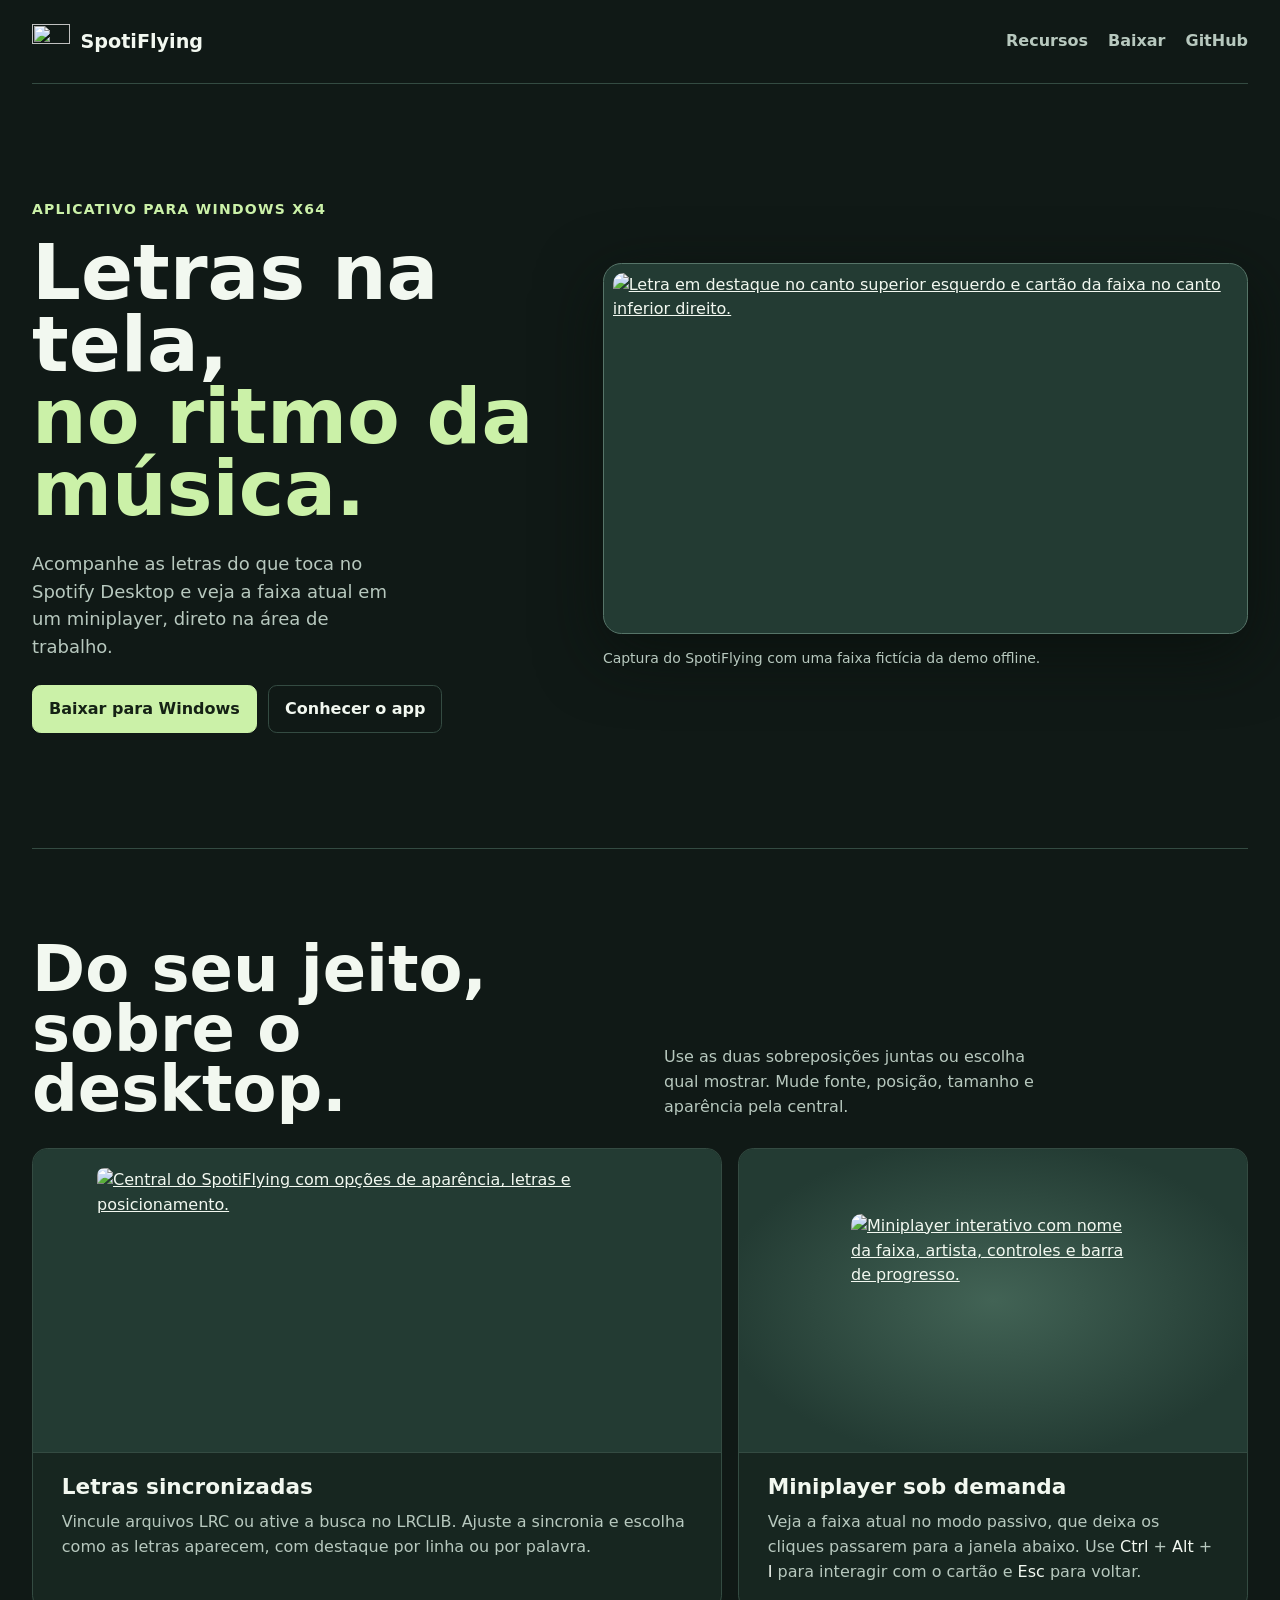
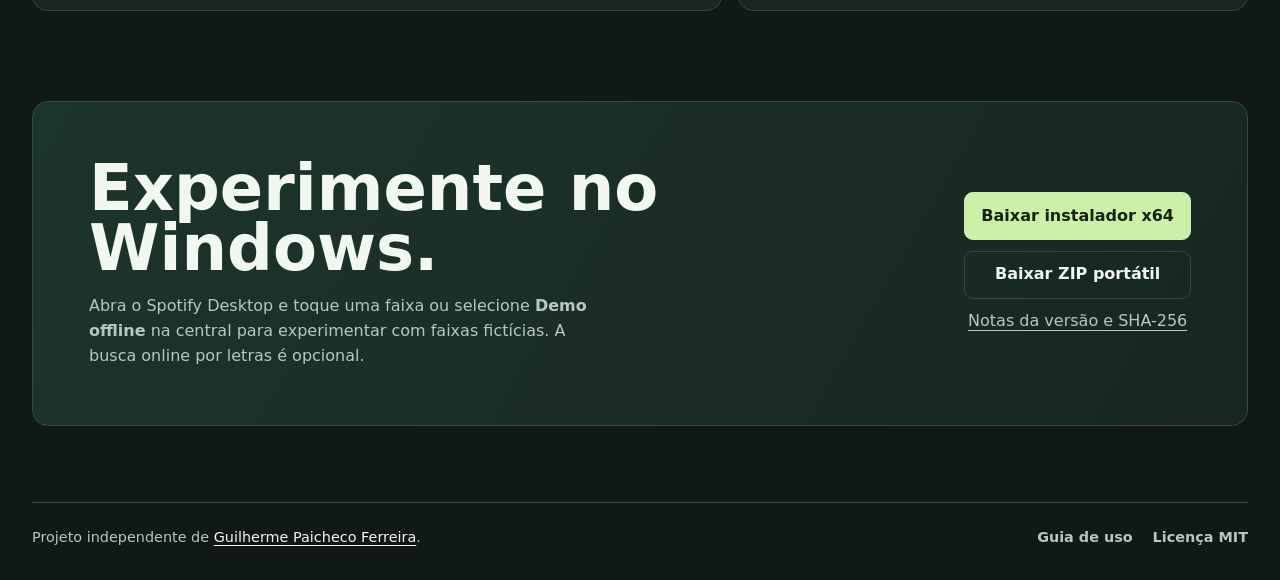
==== docs/site/index.html @ b1fe35fe "Publish the SpotiFlying website and refreshed branding" ====
<!doctype html>
<html lang="pt-BR">
<head>
  <meta charset="utf-8">
  <meta name="viewport" content="width=device-width, initial-scale=1">
  <meta name="description" content="SpotiFlying exibe letras sincronizadas e um miniplayer sobre o desktop do Windows. Experimente a demo offline ou use com o Spotify Desktop.">
  <meta name="theme-color" content="#101916">
  <meta property="og:type" content="website">
  <meta property="og:title" content="SpotiFlying — Letras na tela, no ritmo da música">
  <meta property="og:description" content="Letras sincronizadas e um miniplayer personalizável para Windows.">
  <meta property="og:url" content="https://guipaicheco.github.io/SpotiFlying/">
  <meta property="og:image" content="https://guipaicheco.github.io/SpotiFlying/screenshots/stories.png">
  <meta property="og:image:alt" content="Letras em destaque e cartão da faixa sobre a área de trabalho.">
  <link rel="canonical" href="https://guipaicheco.github.io/SpotiFlying/">
  <link rel="icon" type="image/svg+xml" href="assets/spotiflying.svg">
  <link rel="stylesheet" href="site.css">
  <title>SpotiFlying — Letras na tela, no ritmo da música</title>
</head>
<body>
  <a class="skip" href="#conteudo">Ir para o conteúdo</a>
  <header class="shell topbar">
    <a class="brand" href="./">
      <img src="assets/spotiflying.svg" width="38" height="38" alt="">
      SpotiFlying
    </a>
    <nav aria-label="Principal">
      <a href="#recursos">Recursos</a>
      <a href="#baixar">Baixar</a>
      <a href="https://github.com/GuiPaicheco/SpotiFlying">GitHub</a>
    </nav>
  </header>

  <main id="conteudo">
    <section class="shell hero" aria-labelledby="titulo">
      <div class="intro">
        <p class="eyebrow">Aplicativo para Windows x64</p>
        <h1 id="titulo">Letras na tela, <em>no ritmo da música.</em></h1>
        <p class="lede">Acompanhe as letras do que toca no Spotify Desktop e veja a faixa atual em um miniplayer, direto na área de trabalho.</p>
        <div class="actions">
          <a class="button primary" href="#baixar">Baixar para Windows</a>
          <a class="button secondary" href="#recursos">Conhecer o app</a>
        </div>
      </div>
      <figure class="hero-figure">
        <a class="screen" href="screenshots/stories.png" aria-label="Ampliar captura da demonstração">
          <img src="screenshots/stories.png" width="1920" height="1080"
               alt="Letra em destaque no canto superior esquerdo e cartão da faixa no canto inferior direito.">
        </a>
        <figcaption>Captura do SpotiFlying com uma faixa fictícia da demo offline.</figcaption>
      </figure>
    </section>

    <section class="shell features" id="recursos" aria-labelledby="recursos-titulo">
      <div class="section-heading">
        <h2 id="recursos-titulo">Do seu jeito, sobre o desktop.</h2>
        <p>Use as duas sobreposições juntas ou escolha qual mostrar. Mude fonte, posição, tamanho e aparência pela central.</p>
      </div>
      <div class="feature-grid">
        <article class="feature">
          <a class="feature-media settings-media" href="screenshots/central.png" aria-label="Ampliar captura da central de ajustes">
            <img src="screenshots/central.png" width="1050" height="710" loading="lazy" decoding="async"
                 alt="Central do SpotiFlying com opções de aparência, letras e posicionamento.">
          </a>
          <div class="feature-copy">
            <h3>Letras sincronizadas</h3>
            <p>Vincule arquivos LRC ou ative a busca no LRCLIB. Ajuste a sincronia e escolha como as letras aparecem, com destaque por linha ou por palavra.</p>
          </div>
        </article>
        <article class="feature">
          <a class="feature-media player-media" href="screenshots/miniplayer.png" aria-label="Ampliar captura do miniplayer">
            <img src="screenshots/miniplayer.png" width="284" height="174" loading="lazy" decoding="async"
                 alt="Miniplayer interativo com nome da faixa, artista, controles e barra de progresso.">
          </a>
          <div class="feature-copy">
            <h3>Miniplayer sob demanda</h3>
            <p>Veja a faixa atual no modo passivo, que deixa os cliques passarem para a janela abaixo. Use <kbd>Ctrl</kbd> + <kbd>Alt</kbd> + <kbd>I</kbd> para interagir com o cartão e <kbd>Esc</kbd> para voltar.</p>
          </div>
        </article>
      </div>
    </section>

    <section class="shell download" id="baixar" aria-labelledby="baixar-titulo">
      <div class="download-panel">
        <div>
          <h2 id="baixar-titulo">Experimente no Windows.</h2>
          <p>Abra o Spotify Desktop e toque uma faixa ou selecione <strong>Demo offline</strong> na central para experimentar com faixas fictícias. A busca online por letras é opcional.</p>
        </div>
        <div class="download-options">
          <a class="button primary" href="https://github.com/GuiPaicheco/SpotiFlying/releases/latest/download/SpotiFlying-Setup-x64.exe">Baixar instalador x64</a>
          <a class="button secondary" href="https://github.com/GuiPaicheco/SpotiFlying/releases/latest/download/SpotiFlying-Portable-x64.zip">Baixar ZIP portátil</a>
          <a class="text-link" href="https://github.com/GuiPaicheco/SpotiFlying/releases/latest">Notas da versão e SHA-256</a>
        </div>
      </div>
    </section>
  </main>

  <footer class="shell footer">
    <p>Projeto independente de <a href="https://github.com/GuiPaicheco">Guilherme Paicheco Ferreira</a>.</p>
    <nav aria-label="Documentação">
      <a href="https://github.com/GuiPaicheco/SpotiFlying/blob/main/docs/USER_GUIDE.md">Guia de uso</a>
      <a href="https://github.com/GuiPaicheco/SpotiFlying/blob/main/LICENSE">Licença MIT</a>
    </nav>
  </footer>
</body>
</html>
---- docs/site/site.css ----
@font-face {
  font-family: "Barlow Condensed";
  src: url("assets/BarlowCondensed-Black.ttf") format("truetype");
  font-weight: 900;
  font-display: swap;
}

:root {
  color-scheme: dark;
  --surface: #101916;
  --panel: #172620;
  --line: #344b42;
  --text: #f2f8f0;
  --muted: #b7c8be;
  --accent: #cbf1a8;
  font-family: system-ui, sans-serif;
  background: var(--surface);
  color: var(--text);
  line-height: 1.55;
  scroll-padding-top: 1.5rem;
}

*, *::before, *::after { box-sizing: border-box; }
body { margin: 0; }
img { display: block; max-width: 100%; height: auto; }
a { color: inherit; }
h1, h2, h3, p, figure { margin: 0; }
a:focus-visible { outline: 3px solid var(--accent); outline-offset: 5px; }

.shell { width: min(76rem, calc(100% - 3rem)); margin-inline: auto; }
.skip {
  position: fixed;
  inset: 0 auto auto 1rem;
  padding: .6rem 1rem;
  transform: translateY(-140%);
  color: var(--surface);
  background: var(--accent);
  z-index: 1;
}
.skip:focus { transform: none; }

.topbar, .footer, .brand, nav, .actions {
  display: flex;
  align-items: center;
  gap: 1.25rem;
}
.topbar, .footer {
  justify-content: space-between;
  flex-wrap: wrap;
}
.topbar {
  min-height: 5.25rem;
  padding-block: .8rem;
  border-bottom: 1px solid var(--line);
}
.brand {
  gap: .65rem;
  font-size: 1.2rem;
  font-weight: 750;
  text-decoration: none;
}
nav { flex-wrap: wrap; }
nav a {
  color: var(--muted);
  font-weight: 550;
  text-underline-offset: .25em;
  text-decoration-color: transparent;
}
nav a:hover { color: var(--text); text-decoration-color: currentColor; }

.hero {
  display: grid;
  grid-template-columns: minmax(0, .88fr) minmax(0, 1.12fr);
  align-items: center;
  gap: clamp(2rem, 5vw, 5rem);
  padding-block: clamp(3.2rem, 9vw, 8rem);
}
.eyebrow {
  color: var(--accent);
  font-size: .875rem;
  font-weight: 750;
  letter-spacing: .09em;
  text-transform: uppercase;
  margin-bottom: 1rem;
}
h1, h2 {
  font-family: "Barlow Condensed", "Arial Narrow", system-ui, sans-serif;
  font-weight: 900;
  line-height: .94;
}
h1 { font-size: clamp(4rem, 6vw, 5.5rem); }
h1 em { display: block; color: var(--accent); font-style: normal; }
h2 { font-size: clamp(2.8rem, 5vw, 4.5rem); }
h3 { font-size: 1.35rem; line-height: 1.2; }
.lede {
  max-width: 33ch;
  margin-block: 1.5rem;
  color: var(--muted);
  font-size: 1.125rem;
}
.actions { flex-wrap: wrap; gap: .7rem; }
.button {
  min-height: 3rem;
  display: inline-flex;
  align-items: center;
  justify-content: center;
  padding: .65rem 1rem;
  border: 1px solid var(--line);
  border-radius: .55rem;
  font-weight: 750;
  text-align: center;
  text-decoration: none;
}
.primary { background: var(--accent); color: #152215; border-color: var(--accent); }
.primary:hover { background: #e4ffc9; }
.secondary:hover { background: #293e34; border-color: #759482; }

.screen, .feature-media {
  display: block;
  overflow: hidden;
  background: #233b33;
}
.screen {
  padding: .55rem;
  border: 1px solid #567468;
  border-radius: 1.15rem;
  box-shadow: 0 1.25rem 4rem #080f0bb3;
}
.screen img { width: 100%; border-radius: .65rem; }
.screen:hover, .feature-media:hover { filter: brightness(1.08); }
figcaption { margin-top: .85rem; color: var(--muted); font-size: .875rem; }

.features { border-top: 1px solid var(--line); padding-block: clamp(2.8rem, 7vw, 6rem); }
.section-heading {
  display: grid;
  grid-template-columns: 1fr 1fr;
  gap: 1rem 3rem;
  align-items: end;
  margin-bottom: 1.8rem;
}
.section-heading p, .feature-copy p, .download-panel p, .footer { color: var(--muted); }
.section-heading p { max-width: 39ch; }
.feature-grid { display: grid; grid-template-columns: 1.15fr .85fr; gap: 1rem; }
.feature {
  overflow: hidden;
  border: 1px solid var(--line);
  border-radius: .95rem;
  background: var(--panel);
}
.feature-media {
  display: grid;
  place-items: center;
  height: clamp(14rem, 25vw, 19rem);
  border-bottom: 1px solid var(--line);
}
.feature-media:focus-visible { outline-offset: -5px; }
.settings-media { padding: 1.2rem 1.2rem 0; }
.settings-media img { align-self: start; width: min(100%, 35rem); border-radius: .45rem; }
.player-media { padding: 1.25rem; background: radial-gradient(ellipse at center, #426355, #233b33 76%); }
.player-media img { width: min(100%, 17.75rem); border-radius: .65rem; }
.feature-copy { padding: 1.3rem clamp(1rem, 3vw, 1.8rem) 1.6rem; }
.feature-copy p { margin-top: .65rem; }
kbd { font: inherit; color: var(--text); white-space: nowrap; }

.download { padding-bottom: clamp(2.5rem, 6vw, 5rem); }
.download-panel {
  display: grid;
  grid-template-columns: 1fr max-content;
  align-items: center;
  gap: 1.5rem 3rem;
  padding: clamp(1.4rem, 5vw, 3.5rem);
  background: linear-gradient(120deg, #1c352c, var(--panel));
  border: 1px solid var(--line);
  border-radius: 1rem;
}
.download-panel p { max-width: 51ch; margin-top: 1rem; }
.download-options { display: grid; gap: .65rem; }
.text-link { text-align: center; text-underline-offset: .25em; color: var(--muted); }
.text-link:hover { color: var(--text); }
.footer { padding-block: 1.4rem 2rem; border-top: 1px solid var(--line); font-size: .9rem; }
.footer p a { color: var(--text); text-underline-offset: .2em; }

@media (max-width: 54rem) {
  .hero { grid-template-columns: 1fr; }
  .hero-figure { max-width: 42rem; }
}

@media (max-width: 39rem) {
  .shell { width: calc(100% - 2rem); }
  .topbar { gap: .65rem; }
  .topbar nav { gap: .9rem; font-size: .9rem; }
  .section-heading, .feature-grid, .download-panel { grid-template-columns: 1fr; }
  .download-options { justify-items: stretch; }
}

@media (max-width: 23rem) {
  h1 { font-size: 3.5rem; }
}
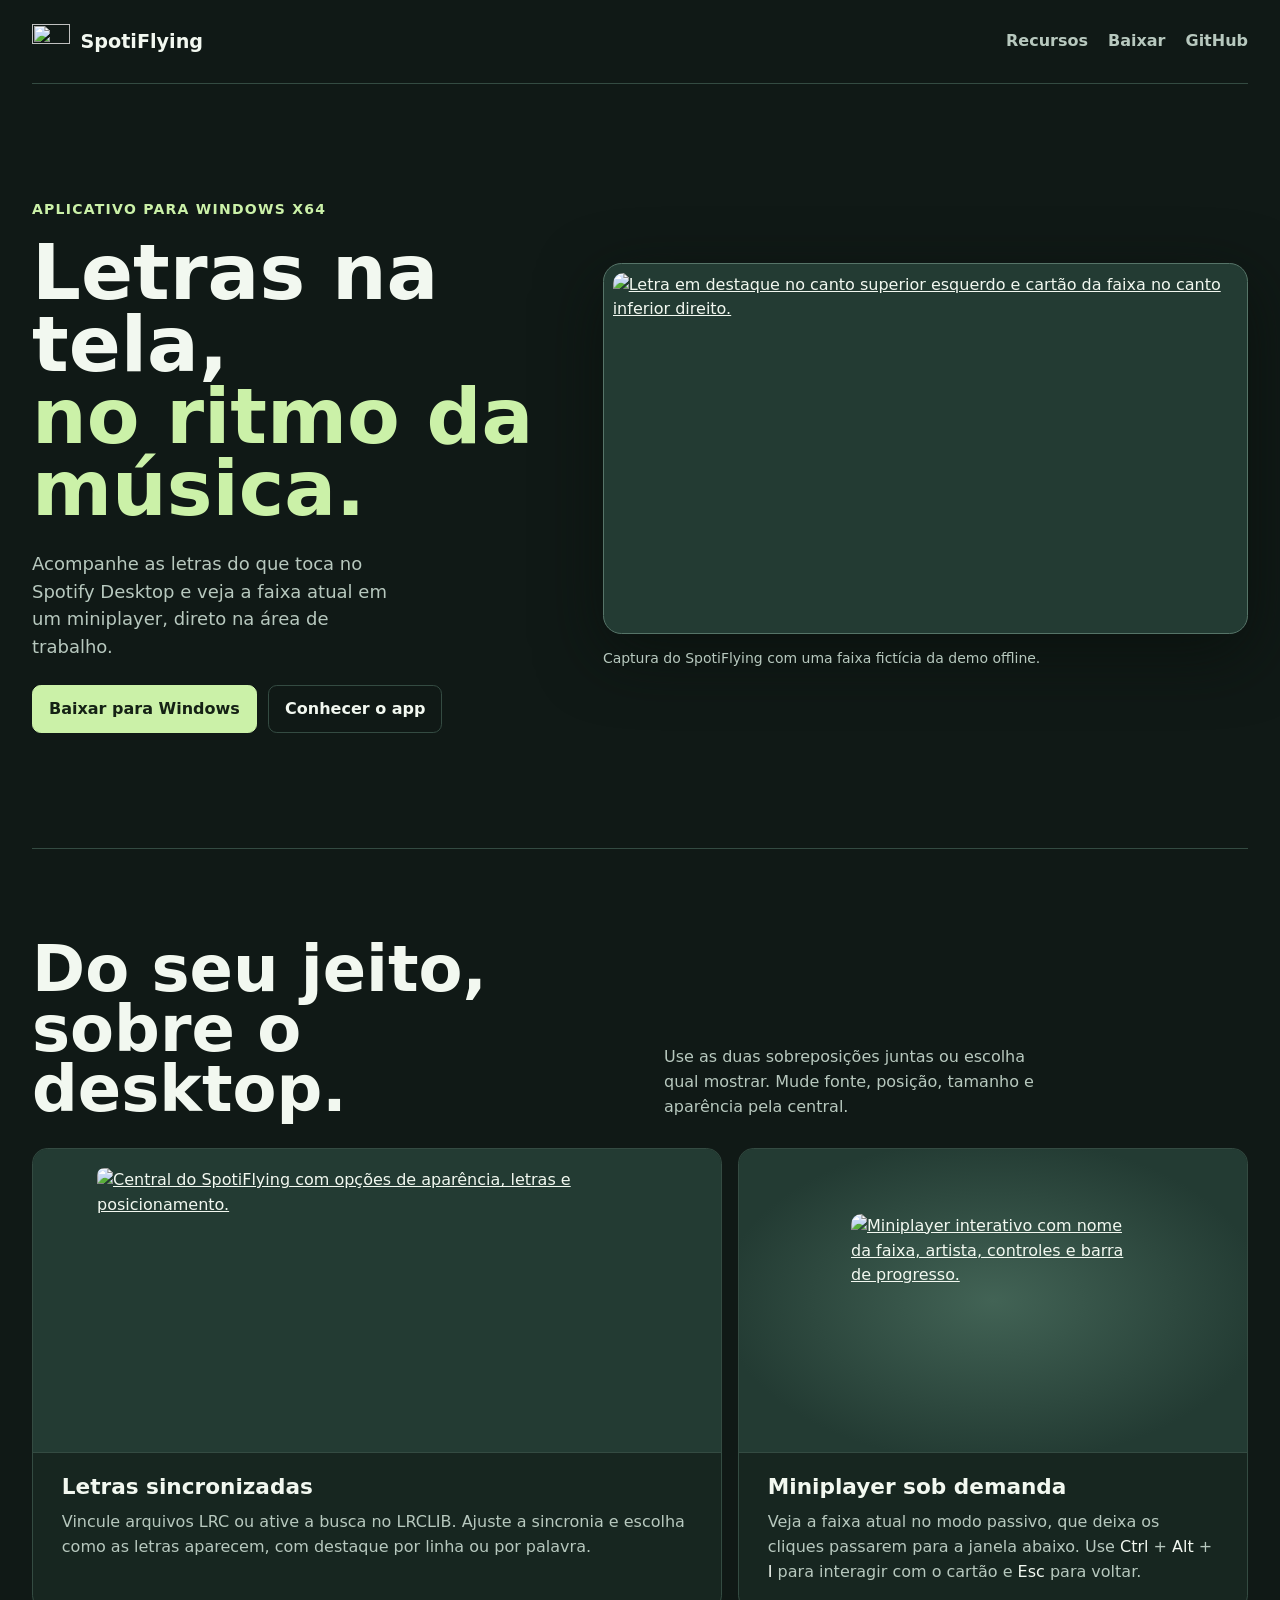
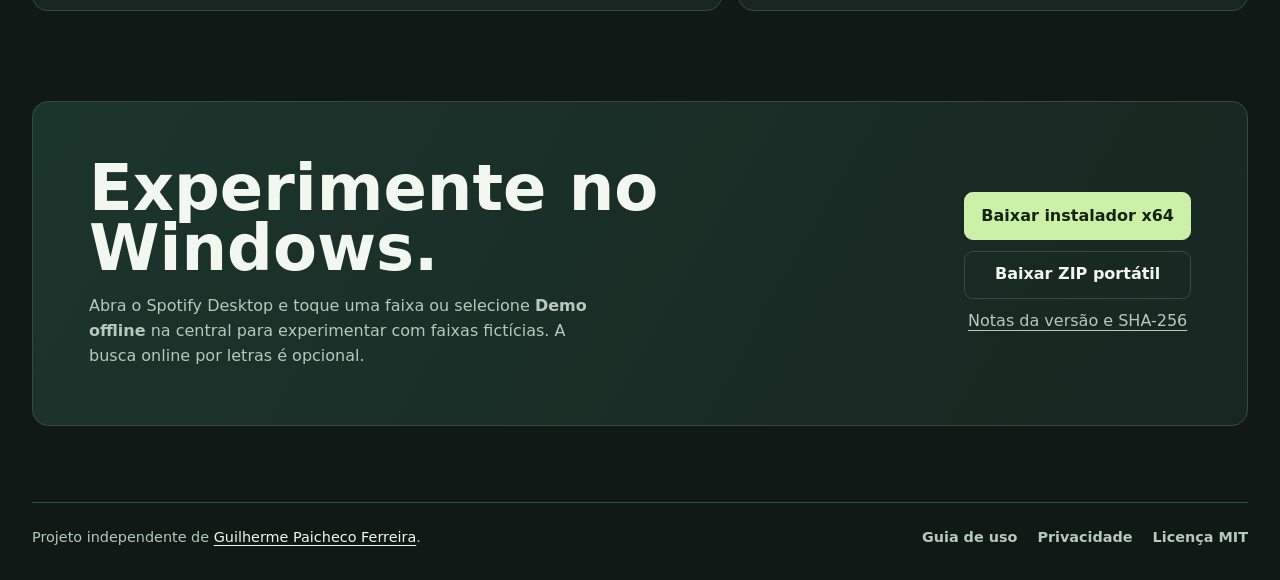
==== commit 0291e087: "Prepare SpotiFlying for Microsoft Store packaging" ====
--- a/docs/site/index.html
+++ b/docs/site/index.html
@@ -98,6 +98,7 @@
     <p>Projeto independente de <a href="https://github.com/GuiPaicheco">Guilherme Paicheco Ferreira</a>.</p>
     <nav aria-label="Documentação">
       <a href="https://github.com/GuiPaicheco/SpotiFlying/blob/main/docs/USER_GUIDE.md">Guia de uso</a>
+      <a href="privacidade.html">Privacidade</a>
       <a href="https://github.com/GuiPaicheco/SpotiFlying/blob/main/LICENSE">Licença MIT</a>
     </nav>
   </footer>
--- a/docs/site/site.css
+++ b/docs/site/site.css
@@ -179,6 +179,11 @@
 .text-link:hover { color: var(--text); }
 .footer { padding-block: 1.4rem 2rem; border-top: 1px solid var(--line); font-size: .9rem; }
 .footer p a { color: var(--text); text-underline-offset: .2em; }
+.policy { max-width: 48rem; padding-block: clamp(2.5rem, 8vw, 5rem); }
+.policy h1 { font-size: clamp(3rem, 7vw, 5rem); }
+.policy h2 { margin-top: 2rem; font-size: clamp(2rem, 5vw, 3rem); }
+.policy p { max-width: 67ch; margin-top: 1rem; color: var(--muted); }
+.policy a { color: var(--accent); }
 
 @media (max-width: 54rem) {
   .hero { grid-template-columns: 1fr; }
